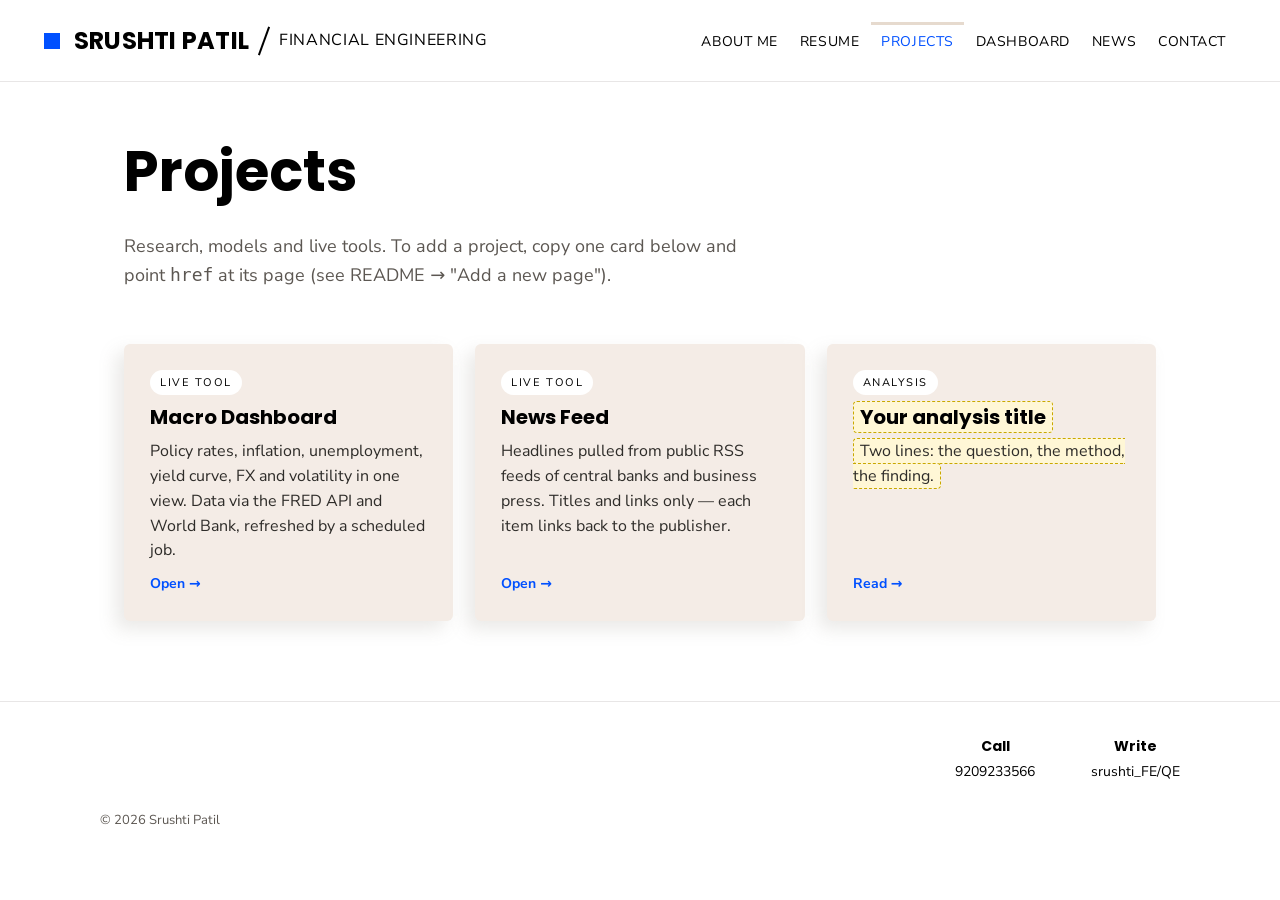
==== projects.html @ 4f783a4d "Initial portfolio site layout and setup" ====
<!DOCTYPE html>
<html lang="en">
<head>
  <meta charset="utf-8">
  <meta name="viewport" content="width=device-width, initial-scale=1">
  <title>Projects | Srushti Patil — Financial Engineering</title>
  <meta name="description" content="Market research, models and analysis write-ups.">
  <link rel="preconnect" href="https://fonts.googleapis.com">
  <link rel="preconnect" href="https://fonts.gstatic.com" crossorigin>
  <link href="https://fonts.googleapis.com/css2?family=Nunito+Sans:wght@300;400;700&family=Poppins:wght@600;700&display=swap" rel="stylesheet">
  <link rel="stylesheet" href="css/style.css">
</head>
<body data-page="projects.html">
  <a class="skip" href="#main">Skip to content</a>
  <header id="site-header"></header>

  <main id="main" class="wrap">
    <div class="page-title">
      <h1>Projects</h1>
      <p>Research, models and live tools. To add a project, copy one card below
         and point <code>href</code> at its page (see README → "Add a new page").</p>
    </div>

    <div class="grid" style="margin-top:28px">
      <a class="card" href="dashboard.html">
        <span class="tag">Live tool</span>
        <h3>Macro Dashboard</h3>
        <p>Policy rates, inflation, unemployment, yield curve, FX and volatility in one view. Data via the FRED API and World Bank, refreshed by a scheduled job.</p>
        <span class="more">Open →</span>
      </a>
      <a class="card" href="news.html">
        <span class="tag">Live tool</span>
        <h3>News Feed</h3>
        <p>Headlines pulled from public RSS feeds of central banks and business press. Titles and links only — each item links back to the publisher.</p>
        <span class="more">Open →</span>
      </a>

      <!-- Copy from here ↓ to add a project -->
      <a class="card" href="analysis/example.html">
        <span class="tag">Analysis</span>
        <h3><span class="edit-me">Your analysis title</span></h3>
        <p><span class="edit-me">Two lines: the question, the method, the finding.</span></p>
        <span class="more">Read →</span>
      </a>
      <!-- Copy to here ↑ -->
    </div>
  </main>

  <footer id="site-footer"></footer>
  <script src="js/config.js"></script>
  <script src="js/layout.js"></script>
</body>
</html>
---- css/style.css ----
/* ------------------------------------------------------------------
   Shared styles. Palette is lifted from the original Wix theme:
   white page, black text, #0050ff accent, beige #e6dace / #f4ece6.
------------------------------------------------------------------- */
:root {
  --bg: #ffffff;
  --ink: #000000;
  --muted: #5c5752;
  --line: #e8e6e6;
  --accent: #0050ff;
  --accent-soft: #80a7ff;
  --beige: #e6dace;
  --beige-card: #f4ece6;
  --pos: #1a7f4b;
  --neg: #c0332b;
  --radius: 6px;
  --head: "Poppins", "Avenir Next", system-ui, sans-serif;
  --body: "Nunito Sans", "Avenir Next", Avenir, system-ui, sans-serif;
  --maxw: 1080px;
}

* { box-sizing: border-box; }
html { scroll-behavior: smooth; }
body {
  margin: 0;
  background: var(--bg);
  color: var(--ink);
  font-family: var(--body);
  font-size: 17px;
  line-height: 1.55;
  -webkit-font-smoothing: antialiased;
}
a { color: inherit; text-decoration: none; }
img, svg { max-width: 100%; }
h1, h2, h3, h4 { font-family: var(--head); font-weight: 700; line-height: 1.2; margin: 0 0 .5em; }
p { margin: 0 0 1em; }

.skip {
  position: absolute; left: -999px; top: 8px; background: #fff; padding: 8px 14px;
  border: 2px solid var(--accent); border-radius: 24px; z-index: 100;
}
.skip:focus { left: 12px; }
:focus-visible { outline: 3px solid var(--accent-soft); outline-offset: 2px; }

/* ---------- header ---------- */
#site-header {
  position: sticky; top: 0; z-index: 50;
  background: #fff; border-bottom: 1px solid var(--line);
}
.header-inner {
  max-width: 1240px; margin: 0 auto; padding: 22px 24px;
  display: flex; align-items: center; justify-content: space-between; gap: 24px;
}
.brand { display: flex; align-items: center; gap: 14px; min-width: 0; }
.brand-square { width: 16px; height: 16px; background: var(--accent); flex: none; }
.brand-name { font-family: var(--head); font-weight: 700; font-size: 24px; letter-spacing: .01em; white-space: nowrap; }
.brand-slash { width: 2px; height: 30px; background: #000; transform: rotate(20deg); flex: none; }
.brand-sub { font-size: 16px; letter-spacing: .04em; white-space: nowrap; }

.nav { display: flex; gap: 2px; flex-wrap: nowrap; justify-content: flex-end; }
.nav a {
  white-space: nowrap;
  font-size: 14px; letter-spacing: .04em; padding: 8px 10px 6px;
  border-top: 1px solid transparent; transition: color .2s, border-color .2s;
}
.nav a:hover, .nav a[aria-current="page"] { color: var(--accent); border-top: 3px solid var(--beige); padding-top: 6px; }
.nav a[aria-current="page"] { border-top-color: var(--beige); }

.nav-toggle { display: none; background: none; border: 0; padding: 8px; cursor: pointer; }
.nav-toggle span { display: block; width: 24px; height: 2px; background: #000; margin: 5px 0; }

@media (max-width: 1180px) and (min-width: 901px) { .brand-sub { font-size: 13px; } .nav a { padding-left: 7px; padding-right: 7px; font-size: 13px; } }
@media (max-width: 900px) {
  .brand-name { font-size: 19px; } .brand-sub { font-size: 13px; }
  .nav-toggle { display: block; }
  .nav {
    display: none; position: absolute; left: 0; right: 0; top: 100%;
    flex-direction: column; background: #fff; padding: 8px 24px 18px;
    border-bottom: 1px solid var(--line);
  }
  .nav.open { display: flex; }
  .nav a { padding: 12px 0; border-top: 0 !important; border-bottom: 1px solid var(--line); }
}
@media (max-width: 560px) { .brand-slash, .brand-sub { display: none; } }

/* ---------- footer ---------- */
#site-footer { border-top: 1px solid var(--line); margin-top: 80px; padding: 36px 24px 28px; }
.footer-inner {
  max-width: var(--maxw); margin: 0 auto;
  display: flex; gap: 56px; flex-wrap: wrap; justify-content: flex-end;
}
.foot-col h4 { font-size: 14px; margin-bottom: 6px; text-align: center; }
.foot-col a:not(.social), .foot-col > span { font-size: 14px; display: block; text-align: center; }
.foot-col a:hover { color: var(--accent); }
.socials { display: flex; gap: 10px; }
.social {
  width: 28px; height: 28px; border-radius: 50%; background: #000; color: #fff;
  font: 700 11px/28px var(--head); text-align: center; transition: background .2s;
}
.social:hover { background: var(--accent); color: #fff; }
.footer-note { max-width: var(--maxw); margin: 28px auto 0; font-size: 13px; color: var(--muted); }

/* ---------- layout helpers ---------- */
.wrap { max-width: var(--maxw); margin: 0 auto; padding: 0 24px; }
.page-title { padding: 56px 0 8px; }
.page-title h1 { font-size: clamp(34px, 6vw, 56px); }
.page-title p { color: var(--muted); max-width: 640px; font-size: 18px; }
.eyebrow { font-size: 13px; letter-spacing: .25em; text-transform: uppercase; color: var(--muted); }
.rule { width: 50px; height: 0; border-top: 2px solid var(--accent); margin: 14px auto; }

.btn {
  display: inline-block; font: 700 14px/1 var(--body); letter-spacing: .03em;
  padding: 12px 28px; border-radius: 100px; border: 2px solid var(--accent);
  background: var(--accent); color: #fff; cursor: pointer; transition: all .2s;
}
.btn:hover { background: var(--accent-soft); border-color: var(--accent-soft); }
.btn.ghost { background: transparent; color: #000; border-color: #000; }
.btn.ghost:hover { background: var(--accent); border-color: var(--accent); color: #fff; }

/* ---------- home hero ---------- */
.hero { display: grid; grid-template-columns: 393fr 587fr; max-width: var(--maxw); margin: 0 auto; min-height: 620px; }
.hero-left { background: var(--beige); position: relative; }
.hero-card {
  position: absolute; left: 39px; top: 72px; width: 375px; background: var(--beige-card);
  box-shadow: -11px 11px 17px rgba(138,131,124,.23); padding: 74px 0 0; text-align: center; z-index: 2;
}
.hero-card h1 { font-size: 27px; margin: 0 0 8px; }
.hero-card .eyebrow { padding: 0 12px; letter-spacing: .2em; font-size: 12px; color: #000; }
.hero-card .rule { margin: 22px auto 30px; }
.hero-card .card-foot { background: #fff; padding: 16px 0; margin-top: 30px; display: flex; justify-content: center; gap: 14px; min-height: 56px; box-shadow: -11px 11px 25px rgba(138,131,124,.23); }
.hero-right { padding: 94px 24px 40px 80px; }
.hero-right h2 { font-size: clamp(48px, 9vw, 100px); margin: 0; line-height: 1.05; }
.hero-right .lede { font-size: 24px; font-weight: 700; margin: 6px 0 36px; }
.hero-right .cta { display: flex; gap: 14px; margin-bottom: 52px; flex-wrap: wrap; }
.hero-right p.body { font-size: 17px; line-height: 1.6; max-width: 420px; }

@media (max-width: 900px) {
  .hero { grid-template-columns: 1fr; min-height: 0; }
  .hero-left { min-height: 0; padding: 40px 24px; }
  .hero-card { position: static; width: 100%; max-width: 375px; margin: 0 auto; padding-top: 40px; }
  .hero-right { padding: 40px 24px 0; }
}

/* ---------- cards / sections ---------- */
.section { padding: 48px 0 0; }
.section h2 { font-size: 26px; }
.grid { display: grid; gap: 22px; grid-template-columns: repeat(auto-fill, minmax(290px, 1fr)); }
.card {
  background: var(--beige-card); border-radius: var(--radius); padding: 26px;
  box-shadow: -8px 8px 18px rgba(138,131,124,.18); display: flex; flex-direction: column; gap: 10px;
  transition: transform .2s, box-shadow .2s;
}
a.card:hover { transform: translateY(-3px); box-shadow: -10px 12px 22px rgba(138,131,124,.28); }
.card h3 { font-size: 20px; margin: 0; }
.card p { margin: 0; color: #2e2c29; font-size: 16px; }
.tag { align-self: flex-start; font-size: 11px; letter-spacing: .14em; text-transform: uppercase; background: #fff; border-radius: 100px; padding: 4px 10px; }
.card .more { margin-top: auto; font-weight: 700; font-size: 14px; color: var(--accent); }

.entry { display: grid; grid-template-columns: 170px 1fr; gap: 8px 28px; padding: 22px 0; border-top: 1px solid var(--line); }
.entry .when { color: var(--muted); font-size: 14px; }
.entry h3 { font-size: 18px; margin: 0 0 2px; }
.entry .org { color: var(--muted); margin-bottom: 8px; }
.entry ul { margin: 0; padding-left: 1.1em; }
@media (max-width: 640px) { .entry { grid-template-columns: 1fr; } }
.edit-me { background: #fff7d6; border: 1px dashed #c9a800; padding: 1px 6px; border-radius: 4px; }

/* ---------- dashboard ---------- */
.toolbar { display: flex; gap: 10px; flex-wrap: wrap; align-items: center; margin: 18px 0 6px; }
.chip {
  font: 700 13px/1 var(--body); letter-spacing: .03em; padding: 9px 16px; border-radius: 100px;
  border: 1.5px solid #000; background: #fff; cursor: pointer; transition: all .15s;
}
.chip:hover { border-color: var(--accent); color: var(--accent); }
.chip[aria-pressed="true"] { background: var(--accent); border-color: var(--accent); color: #fff; }
.stamp { margin-left: auto; font-size: 13px; color: var(--muted); }
.notice { border-left: 4px solid var(--accent); background: var(--beige-card); padding: 12px 16px; border-radius: 0 var(--radius) var(--radius) 0; margin: 16px 0; font-size: 15px; }
.notice.warn { border-left-color: #c9a800; background: #fff7d6; }

.tiles { display: grid; gap: 14px; grid-template-columns: repeat(auto-fill, minmax(190px, 1fr)); margin-top: 22px; }
.tile { border: 1px solid var(--line); border-radius: var(--radius); padding: 14px 16px; background: #fff; }
.tile .t-name { font-size: 13px; color: var(--muted); }
.tile .t-val { font: 700 26px/1.2 var(--head); }
.tile .t-delta { font-size: 13px; font-weight: 700; }
.tile .t-delta.up { color: var(--pos); } .tile .t-delta.down { color: var(--neg); } .tile .t-delta.flat { color: var(--muted); }

.group-title { margin: 44px 0 14px; font-size: 22px; display: flex; align-items: center; gap: 12px; }
.group-title::after { content: ""; flex: 1; border-top: 1px solid var(--line); }
.charts { display: grid; gap: 18px; grid-template-columns: repeat(auto-fill, minmax(420px, 1fr)); }
@media (max-width: 520px) { .charts { grid-template-columns: 1fr; } }
.chart-card { border: 1px solid var(--line); border-radius: var(--radius); padding: 16px 16px 10px; background: #fff; }
.chart-card h3 { font-size: 16px; margin: 0; }
.chart-card .sub { font-size: 12px; color: var(--muted); margin-bottom: 8px; }
.chart-box { position: relative; height: 230px; }

/* ---------- news ---------- */
.search { flex: 1 1 220px; min-width: 200px; font: 16px var(--body); padding: 10px 16px; border: 1.5px solid #000; border-radius: 100px; }
.search:focus { outline: 3px solid var(--accent-soft); border-color: var(--accent); }
.news-list { margin-top: 12px; }
.news-item { padding: 18px 0; border-top: 1px solid var(--line); }
.news-item h3 { font-size: 18px; margin: 0 0 4px; }
.news-item h3 a:hover { color: var(--accent); }
.news-item .meta { font-size: 13px; color: var(--muted); display: flex; gap: 10px; flex-wrap: wrap; align-items: center; margin-bottom: 6px; }
.news-item p { margin: 0; font-size: 15.5px; color: #2e2c29; }
.pill { font-size: 11px; letter-spacing: .1em; text-transform: uppercase; background: var(--beige-card); padding: 3px 9px; border-radius: 100px; }
.empty { padding: 40px 0; color: var(--muted); }

/* ---------- contact ---------- */
.form { display: grid; gap: 16px; max-width: 560px; margin-top: 20px; }
.form label { font-weight: 700; font-size: 14px; display: grid; gap: 6px; }
.form input, .form textarea { font: 16px var(--body); padding: 12px 14px; border: 1.5px solid #000; border-radius: var(--radius); background: #fff; }
.form textarea { min-height: 150px; resize: vertical; }
.form input:focus, .form textarea:focus { outline: 3px solid var(--accent-soft); border-color: var(--accent); }
.form .hp { position: absolute; left: -9999px; }
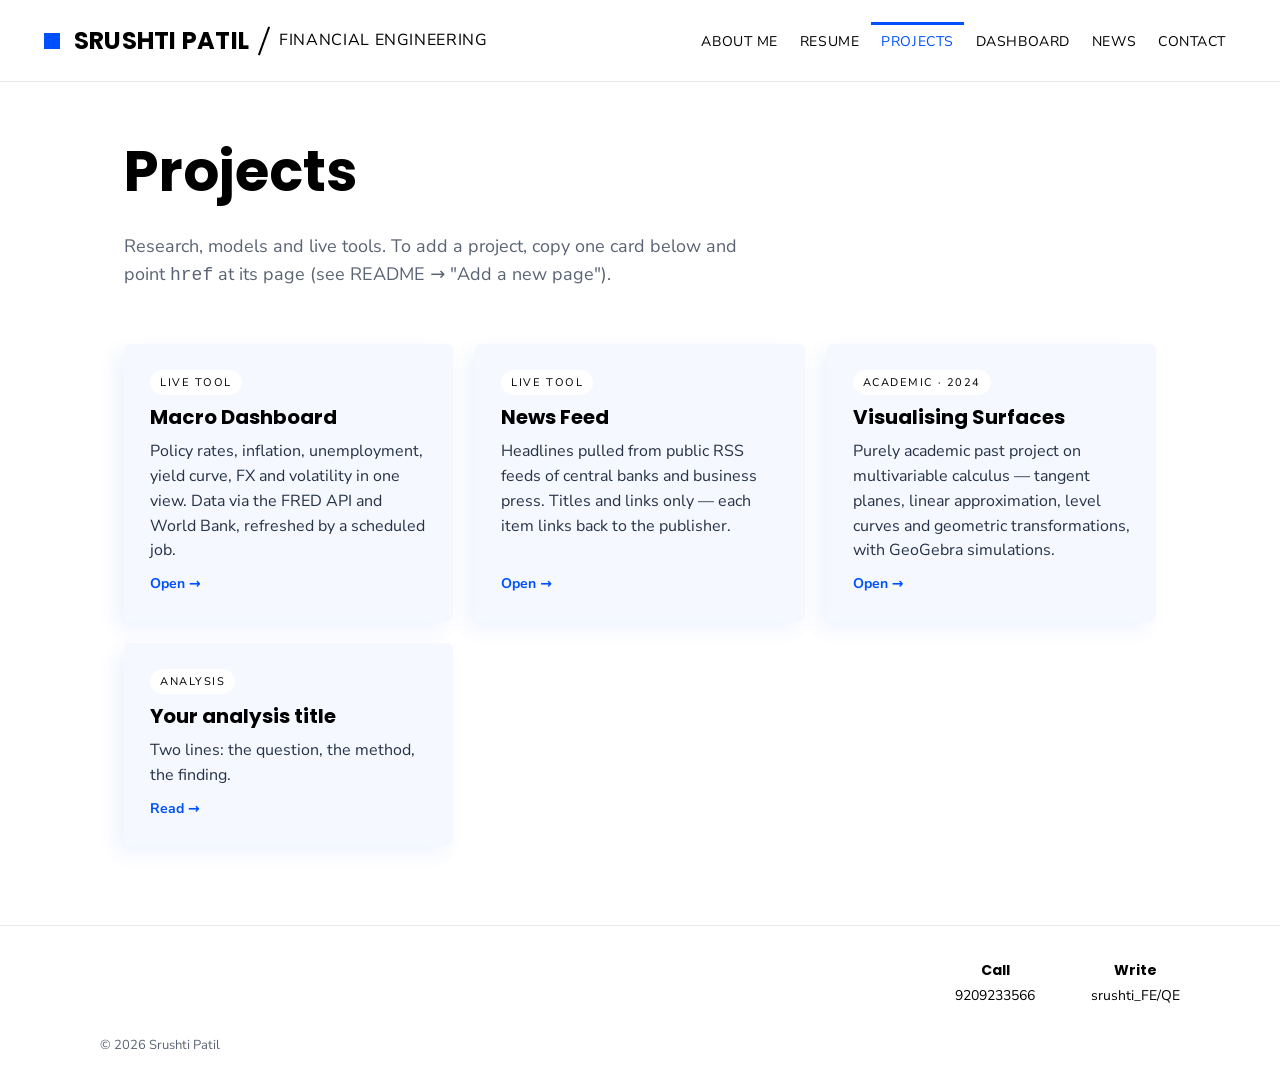
==== commit 4fe7283f: "new project added" ====
--- a/projects.html
+++ b/projects.html
@@ -35,11 +35,18 @@
         <span class="more">Open →</span>
       </a>
 
+      <a class="card" href="analysis/visualising-surfaces.html">
+        <span class="tag">Academic · 2024</span>
+        <h3>Visualising Surfaces</h3>
+        <p>Purely academic past project on multivariable calculus — tangent planes, linear approximation, level curves and geometric transformations, with GeoGebra simulations.</p>
+        <span class="more">Open →</span>
+      </a>
+
       <!-- Copy from here ↓ to add a project -->
       <a class="card" href="analysis/example.html">
         <span class="tag">Analysis</span>
-        <h3><span class="edit-me">Your analysis title</span></h3>
-        <p><span class="edit-me">Two lines: the question, the method, the finding.</span></p>
+        <h3>Your analysis title</h3>
+        <p>Two lines: the question, the method, the finding.</p>
         <span class="more">Read →</span>
       </a>
       <!-- Copy to here ↑ -->
--- a/css/style.css
+++ b/css/style.css
@@ -1,16 +1,15 @@
 /* ------------------------------------------------------------------
-   Shared styles. Palette is lifted from the original Wix theme:
-   white page, black text, #0050ff accent, beige #e6dace / #f4ece6.
+   Shared styles. Palette: crisp white, black text, electric blue #0050ff, and cool blue-tinted surfaces.
 ------------------------------------------------------------------- */
 :root {
   --bg: #ffffff;
   --ink: #000000;
-  --muted: #5c5752;
-  --line: #e8e6e6;
+  --muted: #5b6474;
+  --line: #e5eaf3;
   --accent: #0050ff;
-  --accent-soft: #80a7ff;
-  --beige: #e6dace;
-  --beige-card: #f4ece6;
+  --accent-soft: #8fb0ff;
+  --panel-blue: #eef3ff;
+  --surface-blue: #f5f8ff;
   --pos: #1a7f4b;
   --neg: #c0332b;
   --radius: 6px;
@@ -63,8 +62,8 @@
   font-size: 14px; letter-spacing: .04em; padding: 8px 10px 6px;
   border-top: 1px solid transparent; transition: color .2s, border-color .2s;
 }
-.nav a:hover, .nav a[aria-current="page"] { color: var(--accent); border-top: 3px solid var(--beige); padding-top: 6px; }
-.nav a[aria-current="page"] { border-top-color: var(--beige); }
+.nav a:hover, .nav a[aria-current="page"] { color: var(--accent); border-top: 3px solid var(--accent); padding-top: 6px; }
+.nav a[aria-current="page"] { border-top-color: var(--accent); }
 
 .nav-toggle { display: none; background: none; border: 0; padding: 8px; cursor: pointer; }
 .nav-toggle span { display: block; width: 24px; height: 2px; background: #000; margin: 5px 0; }
@@ -94,10 +93,10 @@
 .foot-col a:hover { color: var(--accent); }
 .socials { display: flex; gap: 10px; }
 .social {
-  width: 28px; height: 28px; border-radius: 50%; background: #000; color: #fff;
+  width: 28px; height: 28px; border-radius: 50%; background: var(--accent); color: #fff;
   font: 700 11px/28px var(--head); text-align: center; transition: background .2s;
 }
-.social:hover { background: var(--accent); color: #fff; }
+.social:hover { background: #003fd1; color: #fff; }
 .footer-note { max-width: var(--maxw); margin: 28px auto 0; font-size: 13px; color: var(--muted); }
 
 /* ---------- layout helpers ---------- */
@@ -113,21 +112,21 @@
   padding: 12px 28px; border-radius: 100px; border: 2px solid var(--accent);
   background: var(--accent); color: #fff; cursor: pointer; transition: all .2s;
 }
-.btn:hover { background: var(--accent-soft); border-color: var(--accent-soft); }
+.btn:hover { background: #003fd1; border-color: #003fd1; }
 .btn.ghost { background: transparent; color: #000; border-color: #000; }
 .btn.ghost:hover { background: var(--accent); border-color: var(--accent); color: #fff; }
 
 /* ---------- home hero ---------- */
 .hero { display: grid; grid-template-columns: 393fr 587fr; max-width: var(--maxw); margin: 0 auto; min-height: 620px; }
-.hero-left { background: var(--beige); position: relative; }
+.hero-left { background: var(--panel-blue); position: relative; }
 .hero-card {
-  position: absolute; left: 39px; top: 72px; width: 375px; background: var(--beige-card);
-  box-shadow: -11px 11px 17px rgba(138,131,124,.23); padding: 74px 0 0; text-align: center; z-index: 2;
+  position: absolute; left: 39px; top: 72px; width: 375px; background: var(--surface-blue);
+  box-shadow: -11px 11px 24px rgba(0,80,255,.10); padding: 74px 0 0; text-align: center; z-index: 2;
 }
 .hero-card h1 { font-size: 27px; margin: 0 0 8px; }
 .hero-card .eyebrow { padding: 0 12px; letter-spacing: .2em; font-size: 12px; color: #000; }
 .hero-card .rule { margin: 22px auto 30px; }
-.hero-card .card-foot { background: #fff; padding: 16px 0; margin-top: 30px; display: flex; justify-content: center; gap: 14px; min-height: 56px; box-shadow: -11px 11px 25px rgba(138,131,124,.23); }
+.hero-card .card-foot { background: #fff; padding: 16px 0; margin-top: 30px; display: flex; justify-content: center; gap: 14px; min-height: 56px; box-shadow: -8px 8px 20px rgba(0,80,255,.08); }
 .hero-right { padding: 94px 24px 40px 80px; }
 .hero-right h2 { font-size: clamp(48px, 9vw, 100px); margin: 0; line-height: 1.05; }
 .hero-right .lede { font-size: 24px; font-weight: 700; margin: 6px 0 36px; }
@@ -146,13 +145,13 @@
 .section h2 { font-size: 26px; }
 .grid { display: grid; gap: 22px; grid-template-columns: repeat(auto-fill, minmax(290px, 1fr)); }
 .card {
-  background: var(--beige-card); border-radius: var(--radius); padding: 26px;
-  box-shadow: -8px 8px 18px rgba(138,131,124,.18); display: flex; flex-direction: column; gap: 10px;
+  background: var(--surface-blue); border-radius: var(--radius); padding: 26px;
+  box-shadow: -8px 8px 20px rgba(0,80,255,.07); display: flex; flex-direction: column; gap: 10px;
   transition: transform .2s, box-shadow .2s;
 }
-a.card:hover { transform: translateY(-3px); box-shadow: -10px 12px 22px rgba(138,131,124,.28); }
+a.card:hover { transform: translateY(-3px); box-shadow: -10px 12px 24px rgba(0,80,255,.13); }
 .card h3 { font-size: 20px; margin: 0; }
-.card p { margin: 0; color: #2e2c29; font-size: 16px; }
+.card p { margin: 0; color: #263247; font-size: 16px; }
 .tag { align-self: flex-start; font-size: 11px; letter-spacing: .14em; text-transform: uppercase; background: #fff; border-radius: 100px; padding: 4px 10px; }
 .card .more { margin-top: auto; font-weight: 700; font-size: 14px; color: var(--accent); }
 
@@ -173,7 +172,7 @@
 .chip:hover { border-color: var(--accent); color: var(--accent); }
 .chip[aria-pressed="true"] { background: var(--accent); border-color: var(--accent); color: #fff; }
 .stamp { margin-left: auto; font-size: 13px; color: var(--muted); }
-.notice { border-left: 4px solid var(--accent); background: var(--beige-card); padding: 12px 16px; border-radius: 0 var(--radius) var(--radius) 0; margin: 16px 0; font-size: 15px; }
+.notice { border-left: 4px solid var(--accent); background: #eef3ff; padding: 12px 16px; border-radius: 0 var(--radius) var(--radius) 0; margin: 16px 0; font-size: 15px; }
 .notice.warn { border-left-color: #c9a800; background: #fff7d6; }
 
 .tiles { display: grid; gap: 14px; grid-template-columns: repeat(auto-fill, minmax(190px, 1fr)); margin-top: 22px; }
@@ -200,8 +199,8 @@
 .news-item h3 { font-size: 18px; margin: 0 0 4px; }
 .news-item h3 a:hover { color: var(--accent); }
 .news-item .meta { font-size: 13px; color: var(--muted); display: flex; gap: 10px; flex-wrap: wrap; align-items: center; margin-bottom: 6px; }
-.news-item p { margin: 0; font-size: 15.5px; color: #2e2c29; }
-.pill { font-size: 11px; letter-spacing: .1em; text-transform: uppercase; background: var(--beige-card); padding: 3px 9px; border-radius: 100px; }
+.news-item p { margin: 0; font-size: 15.5px; color: #263247; }
+.pill { font-size: 11px; letter-spacing: .1em; text-transform: uppercase; background: #eef3ff; color: #1745a5; padding: 3px 9px; border-radius: 100px; }
 .empty { padding: 40px 0; color: var(--muted); }
 
 /* ---------- contact ---------- */
@@ -211,3 +210,5 @@
 .form textarea { min-height: 150px; resize: vertical; }
 .form input:focus, .form textarea:focus { outline: 3px solid var(--accent-soft); border-color: var(--accent); }
 .form .hp { position: absolute; left: -9999px; }
+
+
